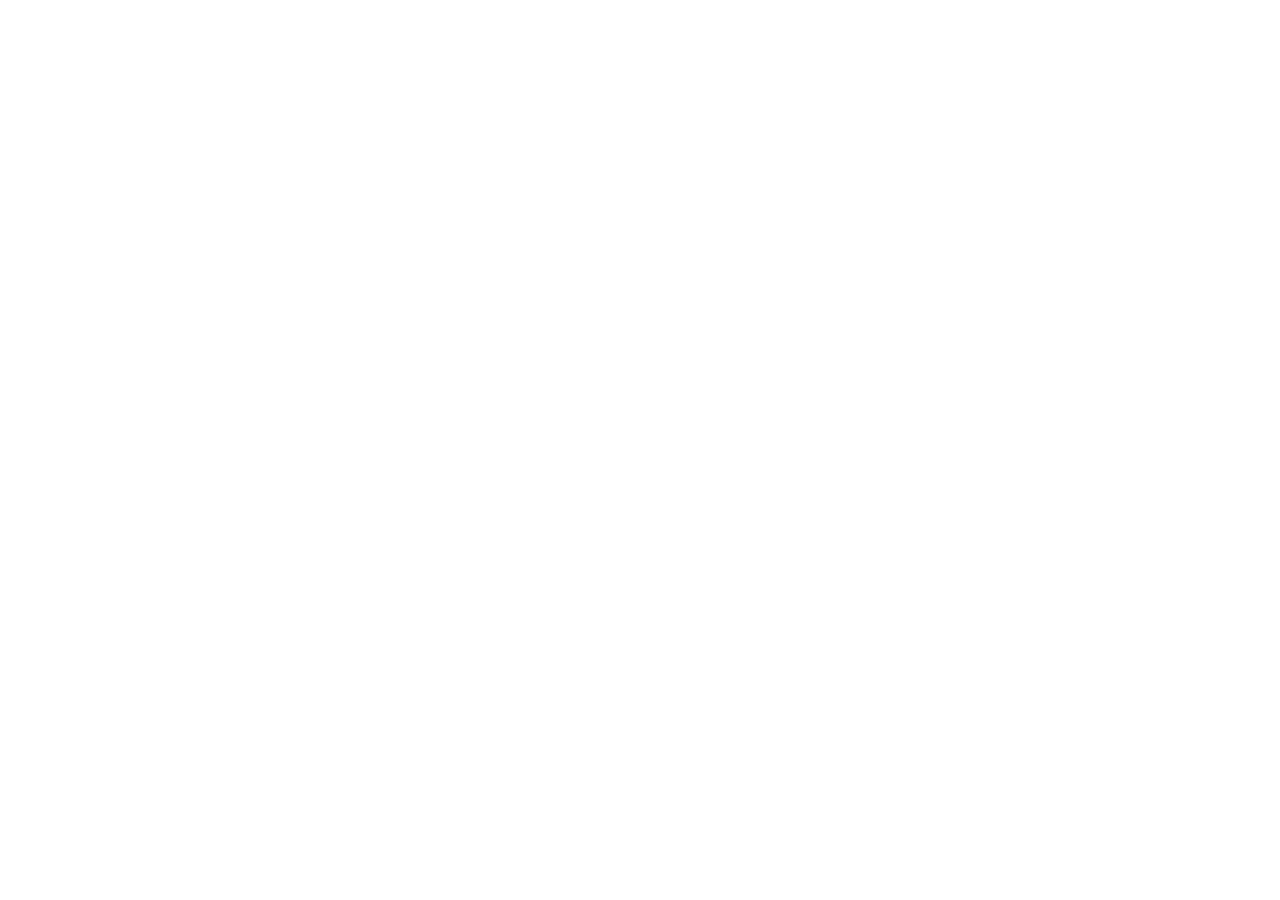
==== Bootstrap/index.html @ 87ae3b64 "feat: add pasta bootstrap" ====
<!DOCTYPE html>
<html lang="en">
<head>
    <meta charset="UTF-8">
    <meta name="viewport" content="width=device-width, initial-scale=1.0">
    <title>Document</title>
    <link href="https://cdn.jsdelivr.net/npm/bootstrap@5.3.3/dist/css/bootstrap.min.css" rel="stylesheet">
</head>
<body>
    

    <script type="module" src="https://cdn.jsdelivr.net/npm/bootstrap@6.0.0-alpha.1/dist/js/bootstrap.bundle.min.js" integrity="sha384-1a/pXj49ZQ1aHEmrJ+gMw1otqoVsYwlEnlD8mIfY2TV03r20Y0CN7uqx1tQogjPL" crossorigin="anonymous"></script>
</body>
</html>
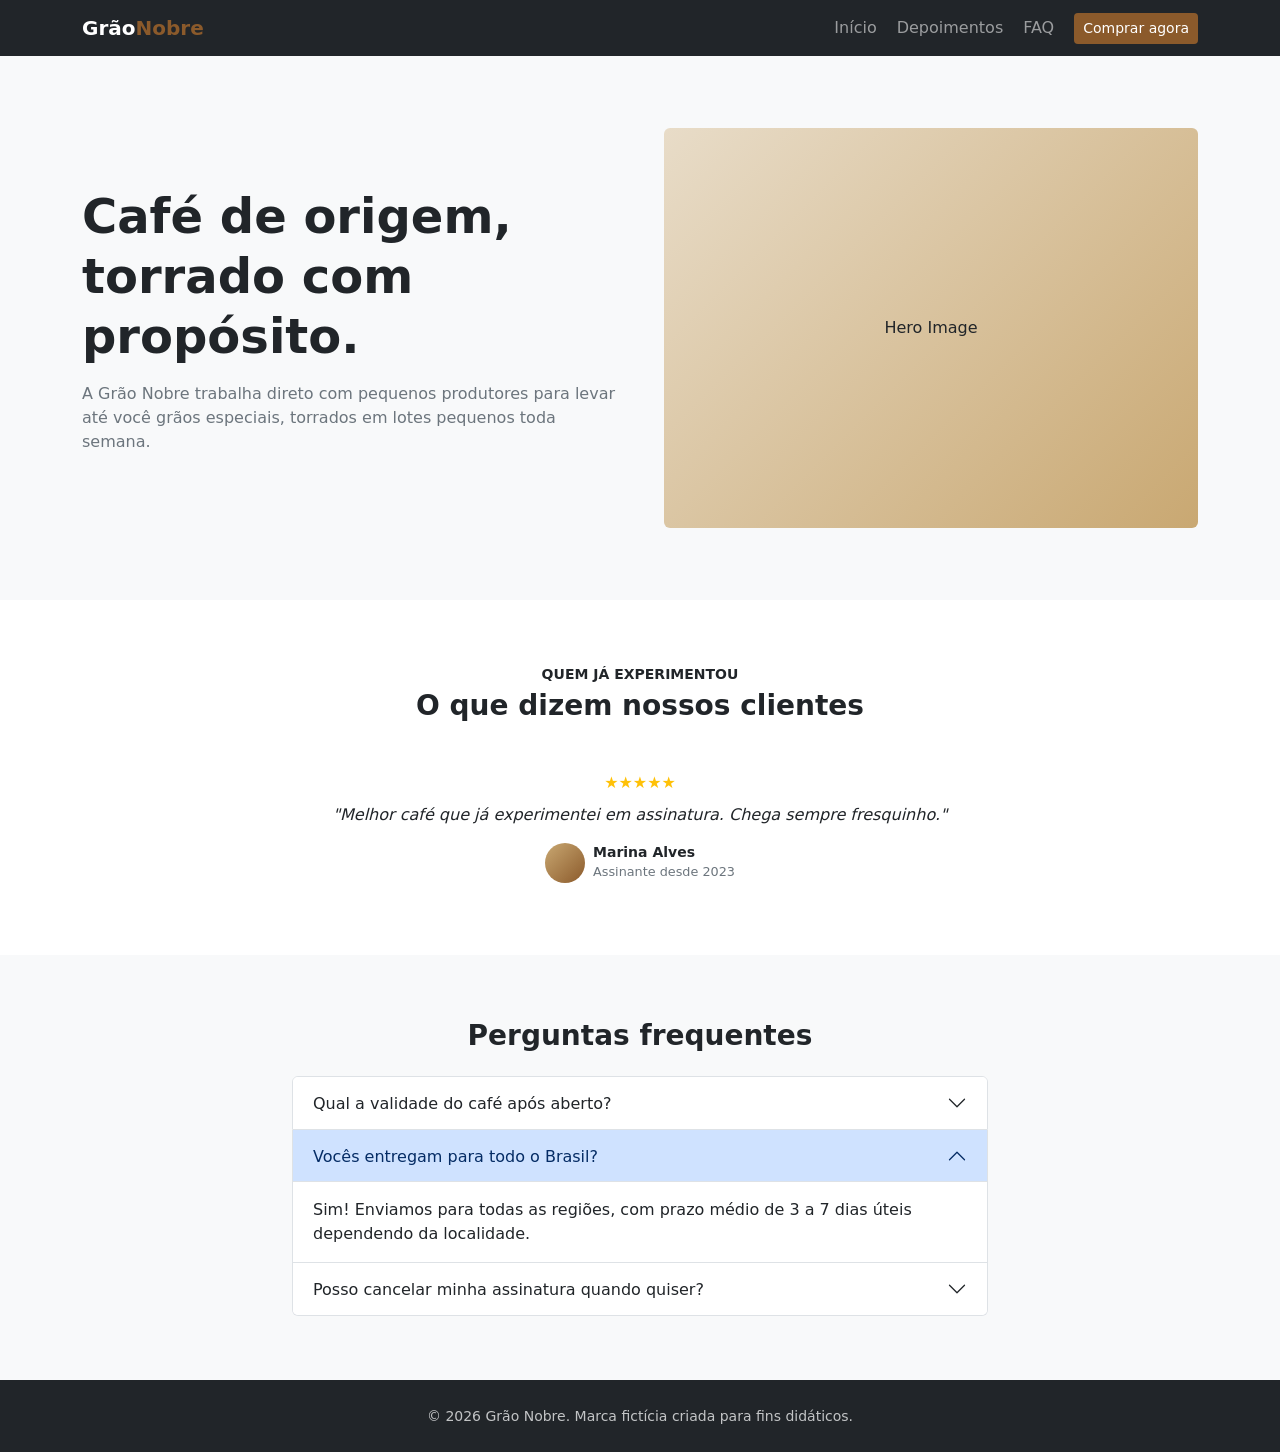
==== commit cc2abce4: "feat: add projeto Bootstrap" ====
--- a/Bootstrap/index.html
+++ b/Bootstrap/index.html
@@ -5,10 +5,164 @@
     <meta name="viewport" content="width=device-width, initial-scale=1.0">
     <title>Document</title>
     <link href="https://cdn.jsdelivr.net/npm/bootstrap@5.3.3/dist/css/bootstrap.min.css" rel="stylesheet">
+    <link rel="stylesheet" href="./css/variables.css">
+    <link rel="stylesheet" href="./css/style.css">
 </head>
 <body>
+    <nav class="navbar navbar-expand-md navbar-dark bg-dark sticky-top">
+        <div class="container">
+            <a class="navbar-brand fw-bold" href="#inicio">Grão<span class="text-cafe">Nobre</span></a>
+            <button class="navbar-toggler" type="button" data-bs-toggle="collapse" data-bs-target="#menu"
+                aria-controls="menu" aria-expanded="false" aria-label="Abrir menu">
+                <span class="navbar-toggler-icon"></span>
+            </button>
+            <div class="collapse navbar-collapse justify-content-end" id="menu">
+                <ul class="navbar-nav align-items-md-center gap-md-1">
+                    <li class="nav-item"><a class="nav-link" href="#inicio">Início</a></li>
+                    <li class="nav-item"><a class="nav-link" href="#depoimentos">Depoimentos</a></li>
+                    <li class="nav-item"><a class="nav-link" href="#faq">FAQ</a></li>
+                    <li class="nav-item ms-md-2">
+                        <button type="button" class="btn btn-cafe btn-sm" data-bs-toggle="modal"
+                            data-bs-target="#modalPedido">Comprar agora</button>
+                    </li>
+                </ul>
+            </div>
+        </div>
+    </nav>
+    <div class="modal fade" id="modalPedido" tabindex="-1" aria-labelledby="modalPedidoLabel" aria-hidden="true">
+        <div class="modal-dialog">
+            <div class="modal-content">
+                <div class="modal-header">
+                    <h5 class="modal-title fs-6" id="modalPedidoLabel">Faça seu pedido:</h5>
+                    <button type="button" class="btn-close" data-bs-dismiss="modal" aria-label="Fechar"></button>
+                </div>
+                <div class="modal-body">
+                    <div class="form-check mb-3">
+                        <input class="form-check-input" type="checkbox" value="" id="kit">
+                        <label class="form-check-label" for="kit">Kit de degustação</label>
+                    </div>
+                    <div class="form-check mb-3">
+                        <input class="form-check-input" type="checkbox" value="" id="p1">
+                        <label class="form-check-label" for="p1">1 pacote de 250g</label>
+                    </div>
+                    <div class="form-check">
+                        <input class="form-check-input" type="checkbox" value="" id="p5">
+                        <label class="form-check-label" for="p5">5 pacotes de 250g</label>
+                    </div>
+                </div>
+                <div class="modal-footer">
+                    <button type="button" class="btn btn-primary">Ir para o carrinho</button>
+                </div>
+            </div>
+        </div>
+    </div>
+    <section id="inicio" class="bg-light py-5">
+        <div class="container py-md-4">
+            <div class="row align-items-center g-5">
+                <div class="col-md-6">
+                    <h1 class="display-5 fw-bold lh-sm mb-3">Café de origem, torrado com propósito.</h1>
+                    <p class="lead fs-6 text-secondary">
+                        A Grão Nobre trabalha direto com pequenos produtores para levar até você grãos especiais, torrados em lotes pequenos toda semana.
+                    </p>
+                </div>
+                <div class="col-md-6">
+                    <div class="hero-img rounded w-100 d-flex justify-content-center align-items-center">Hero Image</div>
+                </div>
+            </div>
+        </div>
+    </section>
+    <section id="depoimentos" class="bg-white py-5">
+        <div class="container py-md-3">
+            <div class="text-center mb-4">
+                <p class="text-uppercase fw-bold small mb-1" style="color: var(--cafe);">Quem já experimentou</p>
+                <h2 class="h3 fw-bold">O que dizem nossos clientes</h2>
+            </div>
+            <div id="carouselDepoimentos" class="carousel slide mx-auto" style="max-width: 760px;" data-bs-ride="carousel">
+                <div class="carousel-inner text-center px-5 pt-4">
+                    <div class="carousel-item active">
+                        <div class="text-warning mb-2">★★★★★</div>
+                        <p class="fst-italic mb-3">"Melhor café que já experimentei em assinatura. Chega sempre fresquinho."</p>
+                        <div class="d-flex justify-content-center align-items-center gap-2 pb-2">
+                            <div class="avatar"></div>
+                            <div class="text-start lh-sm">
+                                <strong class="d-block small">Marina Alves</strong>
+                                <span class="text-secondary" style="font-size: .8rem;">Assinante desde 2023</span>
+                            </div>
+                        </div>
+                    </div>
+                <div class="carousel-indicators position-static mb-0 mt-3">
+                    <button type="button" data-bs-target="#carouselDepoimentos" data-bs-slide-to="0" class="active"
+                        aria-current="true" aria-label="Depoimento 1"></button>
+                    <button type="button" data-bs-target="#carouselDepoimentos" data-bs-slide-to="1"
+                        aria-label="Depoimento 2"></button>
+                    <button type="button" data-bs-target="#carouselDepoimentos" data-bs-slide-to="2"
+                        aria-label="Depoimento 3"></button>
+                </div>
+                <button class="carousel-control-prev" type="button" data-bs-target="#carouselDepoimentos"
+                    data-bs-slide="prev" style="width: 8%;">
+                    <span class="carousel-control-prev-icon" aria-hidden="true"></span>
+                    <span class="visually-hidden">Anterior</span>
+                </button>
+                <button class="carousel-control-next" type="button" data-bs-target="#carouselDepoimentos"
+                    data-bs-slide="next" style="width: 8%;">
+                    <span class="carousel-control-next-icon" aria-hidden="true"></span>
+                    <span class="visually-hidden">Próximo</span>
+                </button>
+            </div>
+        </div>
+    </section>
+    <section id="faq" class="bg-light py-5">
+        <div class="container py-md-3" style="max-width: 720px;">
+            <h2 class="h3 fw-bold text-center mb-4">Perguntas frequentes</h2>
+            <div class="accordion" id="accordionFaq">
+                <div class="accordion-item">
+                    <h3 class="accordion-header">
+                        <button class="accordion-button collapsed fs-6" type="button" data-bs-toggle="collapse"
+                            data-bs-target="#faq1" aria-expanded="false" aria-controls="faq1">
+                            Qual a validade do café após aberto?
+                        </button>
+                    </h3>
+                    <div id="faq1" class="accordion-collapse collapse" data-bs-parent="#accordionFaq">
+                        <div class="accordion-body">
+                            Lorem ipsum dolor sit amet consectetur adipisicing elit. Repudiandae sunt fuga mollitia autem ullam, reiciendis quasi dolorem quos distinctio est, fugiat dolore, ratione sapiente quas in quis aliquid repellat aperiam!
+                        </div>
+                    </div>
+                </div>
+                <div class="accordion-item">
+                    <h3 class="accordion-header">
+                        <button class="accordion-button fs-6" type="button" data-bs-toggle="collapse" data-bs-target="#faq2"
+                            aria-expanded="true" aria-controls="faq2">
+                            Vocês entregam para todo o Brasil?
+                        </button>
+                    </h3>
+                    <div id="faq2" class="accordion-collapse collapse show" data-bs-parent="#accordionFaq">
+                        <div class="accordion-body">
+                            Sim! Enviamos para todas as regiões, com prazo médio de 3 a 7 dias úteis dependendo da localidade.
+                        </div>
+                    </div>
+                </div>
+                <div class="accordion-item">
+                    <h3 class="accordion-header">
+                        <button class="accordion-button collapsed fs-6" type="button" data-bs-toggle="collapse"
+                            data-bs-target="#faq3" aria-expanded="false" aria-controls="faq3">
+                            Posso cancelar minha assinatura quando quiser?
+                        </button>
+                    </h3>
+                    <div id="faq3" class="accordion-collapse collapse" data-bs-parent="#accordionFaq">
+                        <div class="accordion-body">
+                            Lorem ipsum dolor sit, amet consectetur adipisicing elit. Quidem rerum vero alias quis temporibus blanditiis, minima dicta reiciendis ipsum debitis! Nobis vitae aperiam accusantium fugit totam tempore. Excepturi, quaerat magnam!
+                        </div>
+                    </div>
+                </div>
+            </div>
+        </div>
+    </section>
     
-
-    <script type="module" src="https://cdn.jsdelivr.net/npm/bootstrap@6.0.0-alpha.1/dist/js/bootstrap.bundle.min.js" integrity="sha384-1a/pXj49ZQ1aHEmrJ+gMw1otqoVsYwlEnlD8mIfY2TV03r20Y0CN7uqx1tQogjPL" crossorigin="anonymous"></script>
+    <!-- FOOTER -->
+    <footer class="bg-dark text-light text-center py-4">
+        <small class="opacity-75">© 2026 Grão Nobre. Marca fictícia criada para fins didáticos.</small>
+    </footer>
+    
+    <script src="https://cdn.jsdelivr.net/npm/bootstrap@5.3.3/dist/js/bootstrap.bundle.min.js"></script>
 </body>
 </html>
--- a/Bootstrap/css/variables.css
+++ b/Bootstrap/css/variables.css
@@ -0,0 +1,3 @@
+:root {
+    --primary: #8B5A2B;
+}
--- a/Bootstrap/css/style.css
+++ b/Bootstrap/css/style.css
@@ -0,0 +1,28 @@
+.text-cafe {
+    color: var(--primary);
+}
+
+.btn-cafe {
+    background-color: var(--primary);
+    color: #fff;
+}
+
+.btn-cafe:hover {
+    background-color: #724a24;
+    border-color: #724a24;
+    color: #fff;
+}
+
+.hero-img {
+    height: 400px;
+    width: 120px;
+    object-fit: cover;
+    background: linear-gradient(135deg, #E8DCC8, #C9A872);
+}
+
+.avatar {
+    width: 40px;
+    height: 40px;
+    border-radius: 50%;
+    background: linear-gradient(135deg, #C9A872, var(--primary));
+}
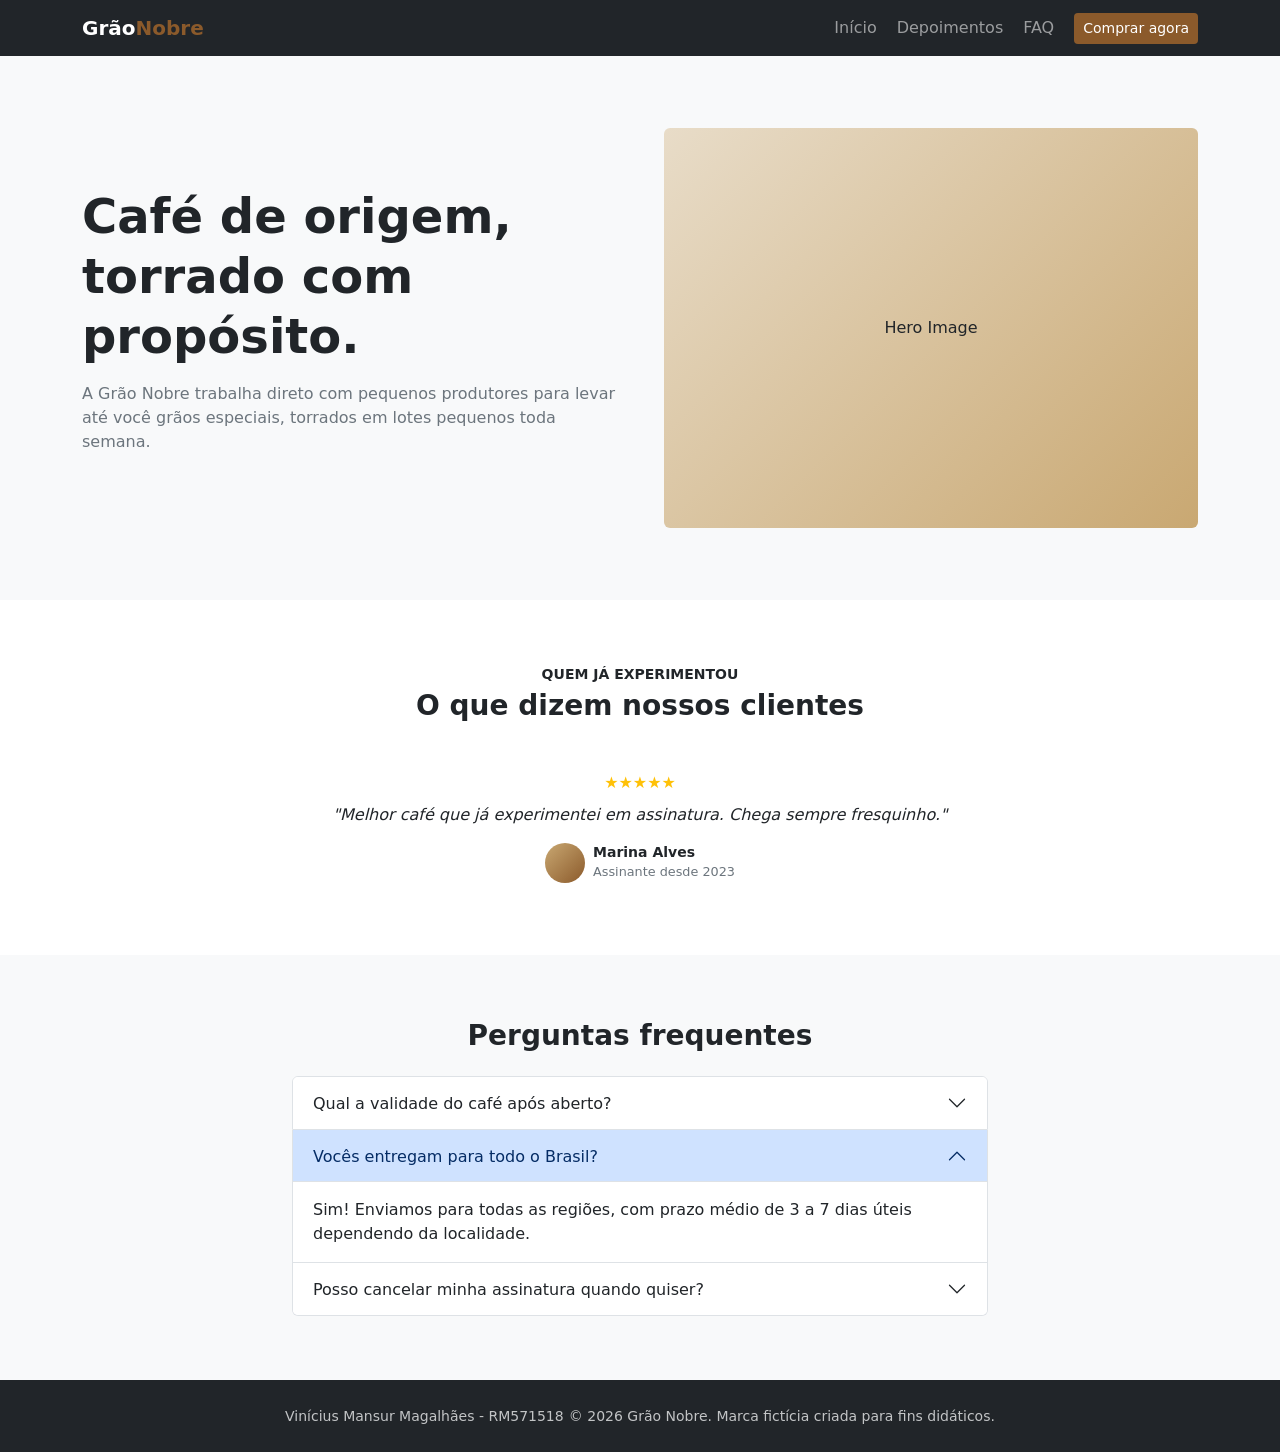
==== commit f1268ce5: "fix: add RM em footer" ====
--- a/Bootstrap/index.html
+++ b/Bootstrap/index.html
@@ -157,9 +157,8 @@
             </div>
         </div>
     </section>
-    
-    <!-- FOOTER -->
     <footer class="bg-dark text-light text-center py-4">
+        <small class="opacity-75">Vinícius Mansur Magalhães - RM571518</small>
         <small class="opacity-75">© 2026 Grão Nobre. Marca fictícia criada para fins didáticos.</small>
     </footer>
     
